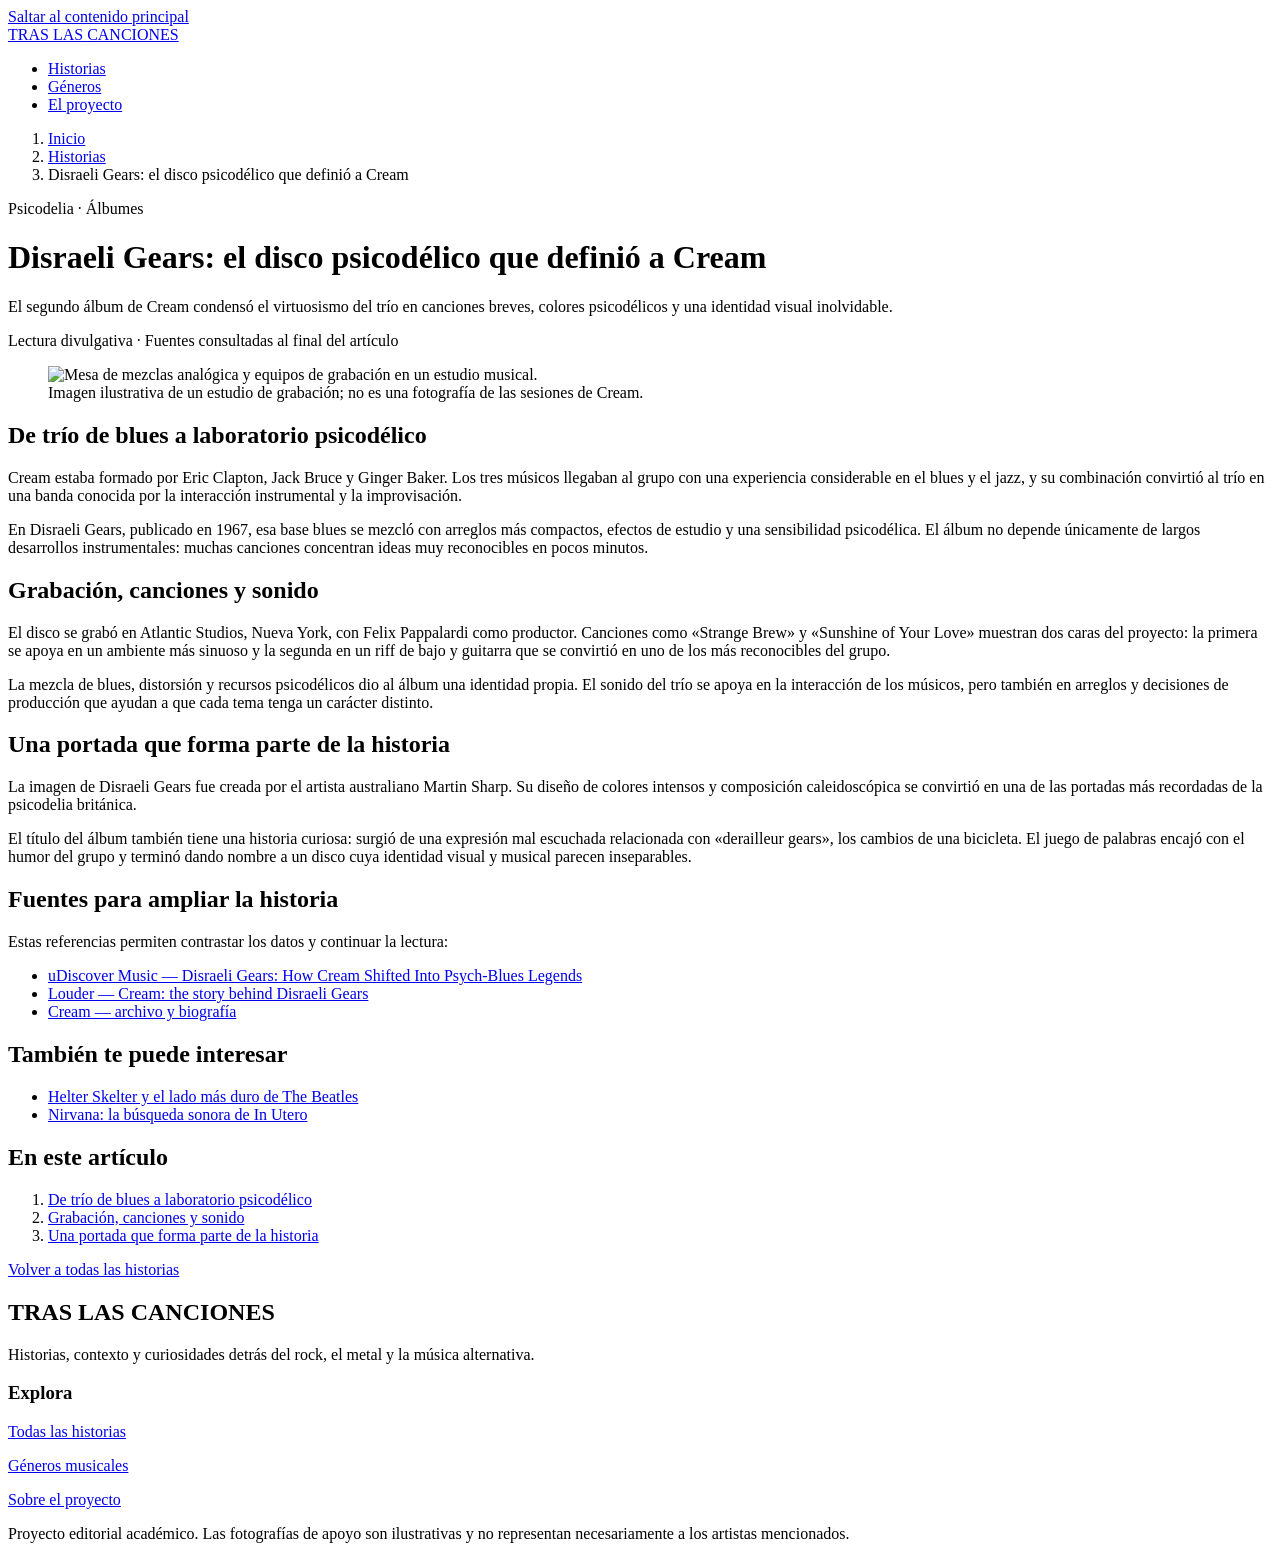
==== cream-disraeli-gears.html @ a353d1b2 "Add files via upload" ====
<!doctype html>
<html lang="es"><head>
<meta charset="utf-8"><meta name="viewport" content="width=device-width, initial-scale=1">
<title>Disraeli Gears: la historia del álbum de Cream | Tras las canciones</title><meta name="description" content="La historia de Disraeli Gears, el álbum de Cream que unió blues eléctrico, psicodelia, experimentación y una portada icónica.">
<meta name="robots" content="index,follow"><meta name="theme-color" content="#101114">
<meta property="og:type" content="article"><meta property="og:locale" content="es_ES">
<meta property="og:site_name" content="Tras las canciones"><meta property="og:title" content="Disraeli Gears: la historia del álbum de Cream | Tras las canciones">
<meta property="og:description" content="La historia de Disraeli Gears, el álbum de Cream que unió blues eléctrico, psicodelia, experimentación y una portada icónica.">
<link rel="stylesheet" href="css/styles.css">
</head><body><a class="skip-link" href="#contenido">Saltar al contenido principal</a>
<header class="site-header"><div class="container topbar">
<a class="logo" href="index.html" aria-label="Tras las canciones, inicio">TRAS LAS <span>CANCIONES</span></a>
<nav aria-label="Navegación principal"><ul>
<li><a href="index.html#historias" >Historias</a></li>
<li><a href="index.html#generos">Géneros</a></li>
<li><a href="index.html#proyecto">El proyecto</a></li>
</ul></nav></div></header>
<main id="contenido" class="container">
<nav class="breadcrumbs" aria-label="Migas de pan"><ol><li><a href="index.html">Inicio</a></li><li><a href="index.html#historias">Historias</a></li><li aria-current="page">Disraeli Gears: el disco psicodélico que definió a Cream</li></ol></nav>
<header class="article-header"><p class="eyebrow">Psicodelia · Álbumes</p><h1>Disraeli Gears: el disco psicodélico que definió a Cream</h1>
<p class="article-lead">El segundo álbum de Cream condensó el virtuosismo del trío en canciones breves, colores psicodélicos y una identidad visual inolvidable.</p><p class="article-meta">Lectura divulgativa · Fuentes consultadas al final del artículo</p></header>
<div class="article-layout"><article class="article-content">
<figure><img src="https://images.unsplash.com/photo-1511379938547-c1f69419868d?auto=format&fit=crop&w=1200&q=85" width="1200" height="800" loading="eager" fetchpriority="high" decoding="async" alt="Mesa de mezclas analógica y equipos de grabación en un estudio musical."><figcaption>Imagen ilustrativa de un estudio de grabación; no es una fotografía de las sesiones de Cream.</figcaption></figure>
<section id="seccion-1"><h2>De trío de blues a laboratorio psicodélico</h2><p>Cream estaba formado por Eric Clapton, Jack Bruce y Ginger Baker. Los tres músicos llegaban al grupo con una experiencia considerable en el blues y el jazz, y su combinación convirtió al trío en una banda conocida por la interacción instrumental y la improvisación.</p><p>En Disraeli Gears, publicado en 1967, esa base blues se mezcló con arreglos más compactos, efectos de estudio y una sensibilidad psicodélica. El álbum no depende únicamente de largos desarrollos instrumentales: muchas canciones concentran ideas muy reconocibles en pocos minutos.</p></section><section id="seccion-2"><h2>Grabación, canciones y sonido</h2><p>El disco se grabó en Atlantic Studios, Nueva York, con Felix Pappalardi como productor. Canciones como «Strange Brew» y «Sunshine of Your Love» muestran dos caras del proyecto: la primera se apoya en un ambiente más sinuoso y la segunda en un riff de bajo y guitarra que se convirtió en uno de los más reconocibles del grupo.</p><p>La mezcla de blues, distorsión y recursos psicodélicos dio al álbum una identidad propia. El sonido del trío se apoya en la interacción de los músicos, pero también en arreglos y decisiones de producción que ayudan a que cada tema tenga un carácter distinto.</p></section><section id="seccion-3"><h2>Una portada que forma parte de la historia</h2><p>La imagen de Disraeli Gears fue creada por el artista australiano Martin Sharp. Su diseño de colores intensos y composición caleidoscópica se convirtió en una de las portadas más recordadas de la psicodelia británica.</p><p>El título del álbum también tiene una historia curiosa: surgió de una expresión mal escuchada relacionada con «derailleur gears», los cambios de una bicicleta. El juego de palabras encajó con el humor del grupo y terminó dando nombre a un disco cuya identidad visual y musical parecen inseparables.</p></section>
<section><h2>Fuentes para ampliar la historia</h2><p>Estas referencias permiten contrastar los datos y continuar la lectura:</p><ul class="source-list"><li><a href="https://www.udiscovermusic.com/stories/rediscover-disraeli-gears/" target="_blank" rel="noopener noreferrer">uDiscover Music — Disraeli Gears: How Cream Shifted Into Psych-Blues Legends</a></li><li><a href="https://www.loudersound.com/features/cream-disraeli-gears-story-behind-album" target="_blank" rel="noopener noreferrer">Louder — Cream: the story behind Disraeli Gears</a></li><li><a href="https://www.creamtheband.com/" target="_blank" rel="noopener noreferrer">Cream — archivo y biografía</a></li></ul></section>
<div class="related"><h2>También te puede interesar</h2><ul><li><a href="helter-skelter.html">Helter Skelter y el lado más duro de The Beatles</a></li><li><a href="nirvana-in-utero.html">Nirvana: la búsqueda sonora de In Utero</a></li></ul></div>
</article><aside class="article-aside" aria-labelledby="indice-articulo"><h2 id="indice-articulo">En este artículo</h2><ol><li><a href="#seccion-1">De trío de blues a laboratorio psicodélico</a></li><li><a href="#seccion-2">Grabación, canciones y sonido</a></li><li><a href="#seccion-3">Una portada que forma parte de la historia</a></li></ol><p><a href="index.html#historias">Volver a todas las historias</a></p></aside></div>
</main><footer class="site-footer"><div class="container footer-grid">
<div><h2>TRAS LAS CANCIONES</h2><p>Historias, contexto y curiosidades detrás del rock, el metal y la música alternativa.</p></div>
<div><h3>Explora</h3><p><a href="index.html#historias">Todas las historias</a></p><p><a href="index.html#generos">Géneros musicales</a></p><p><a href="index.html#proyecto">Sobre el proyecto</a></p></div>
</div><div class="container"><p class="footer-note">Proyecto editorial académico. Las fotografías de apoyo son ilustrativas y no representan necesariamente a los artistas mencionados.</p></div></footer></body></html>
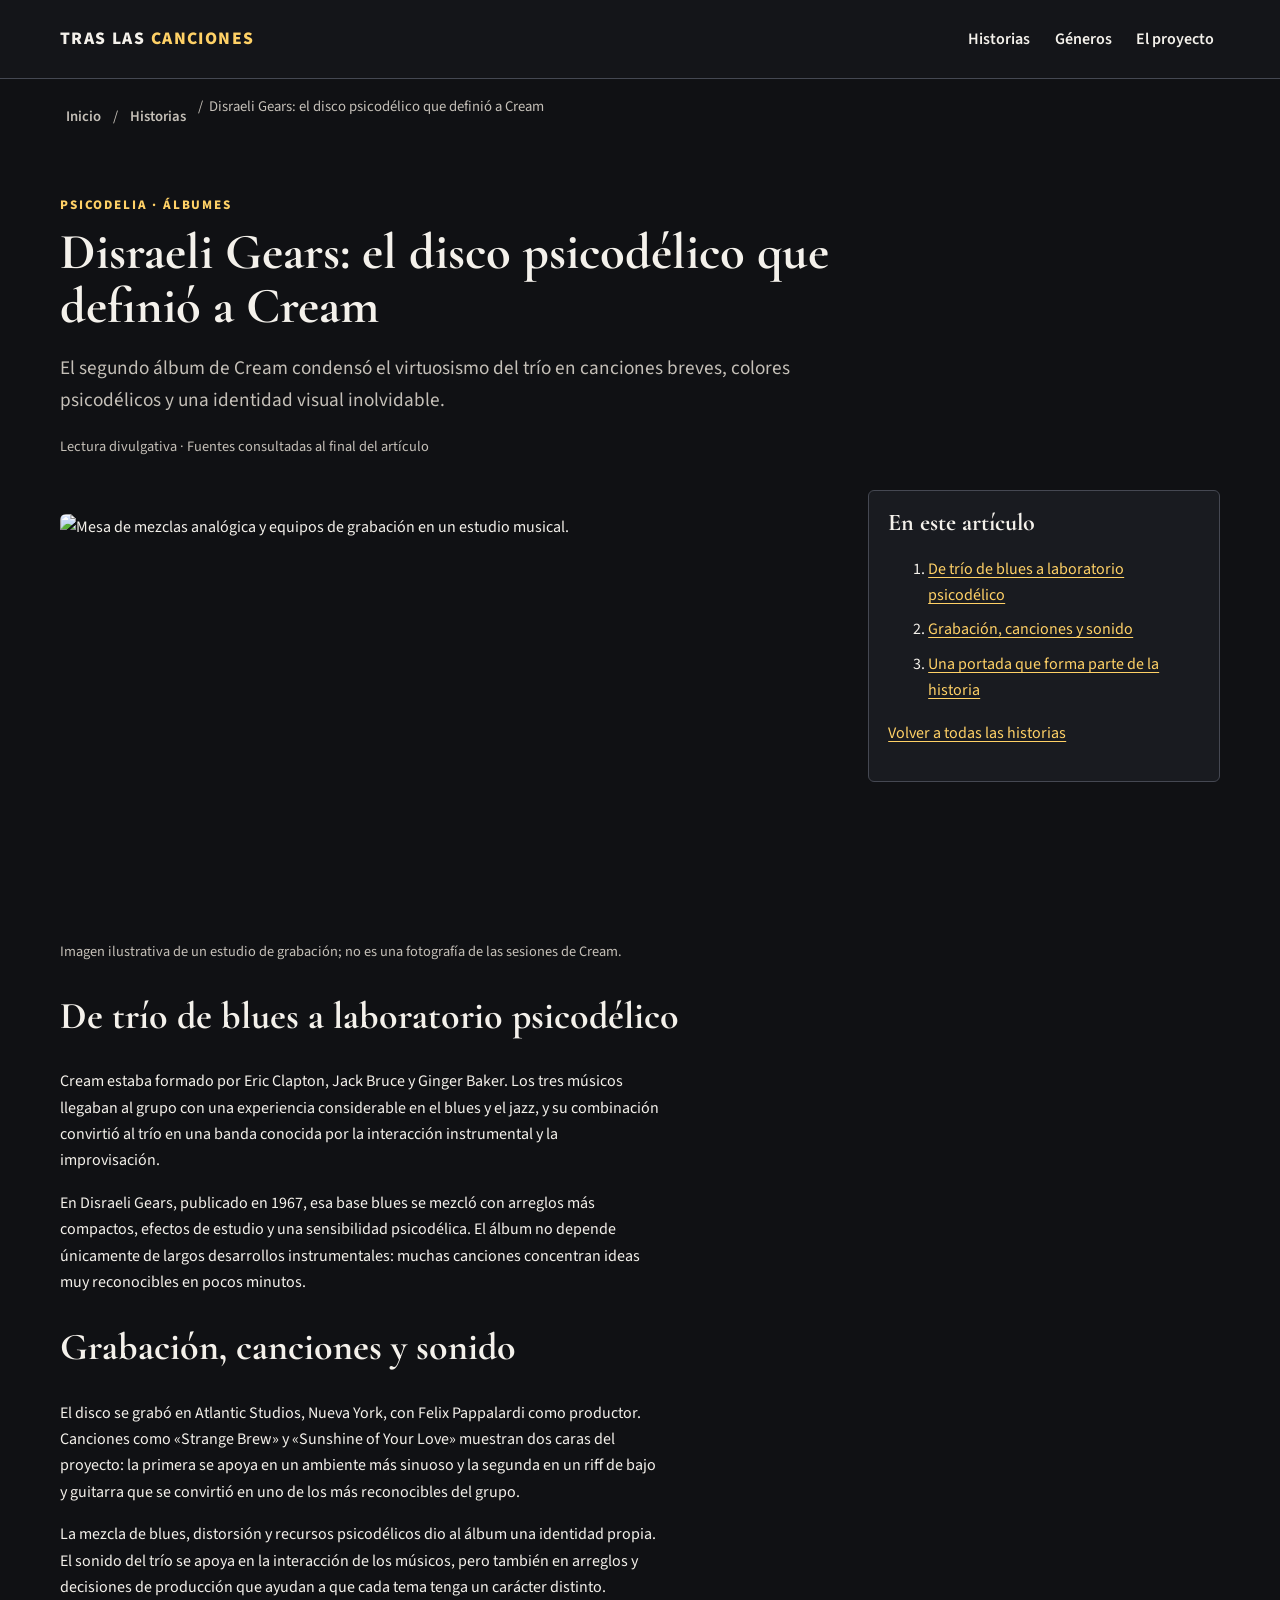
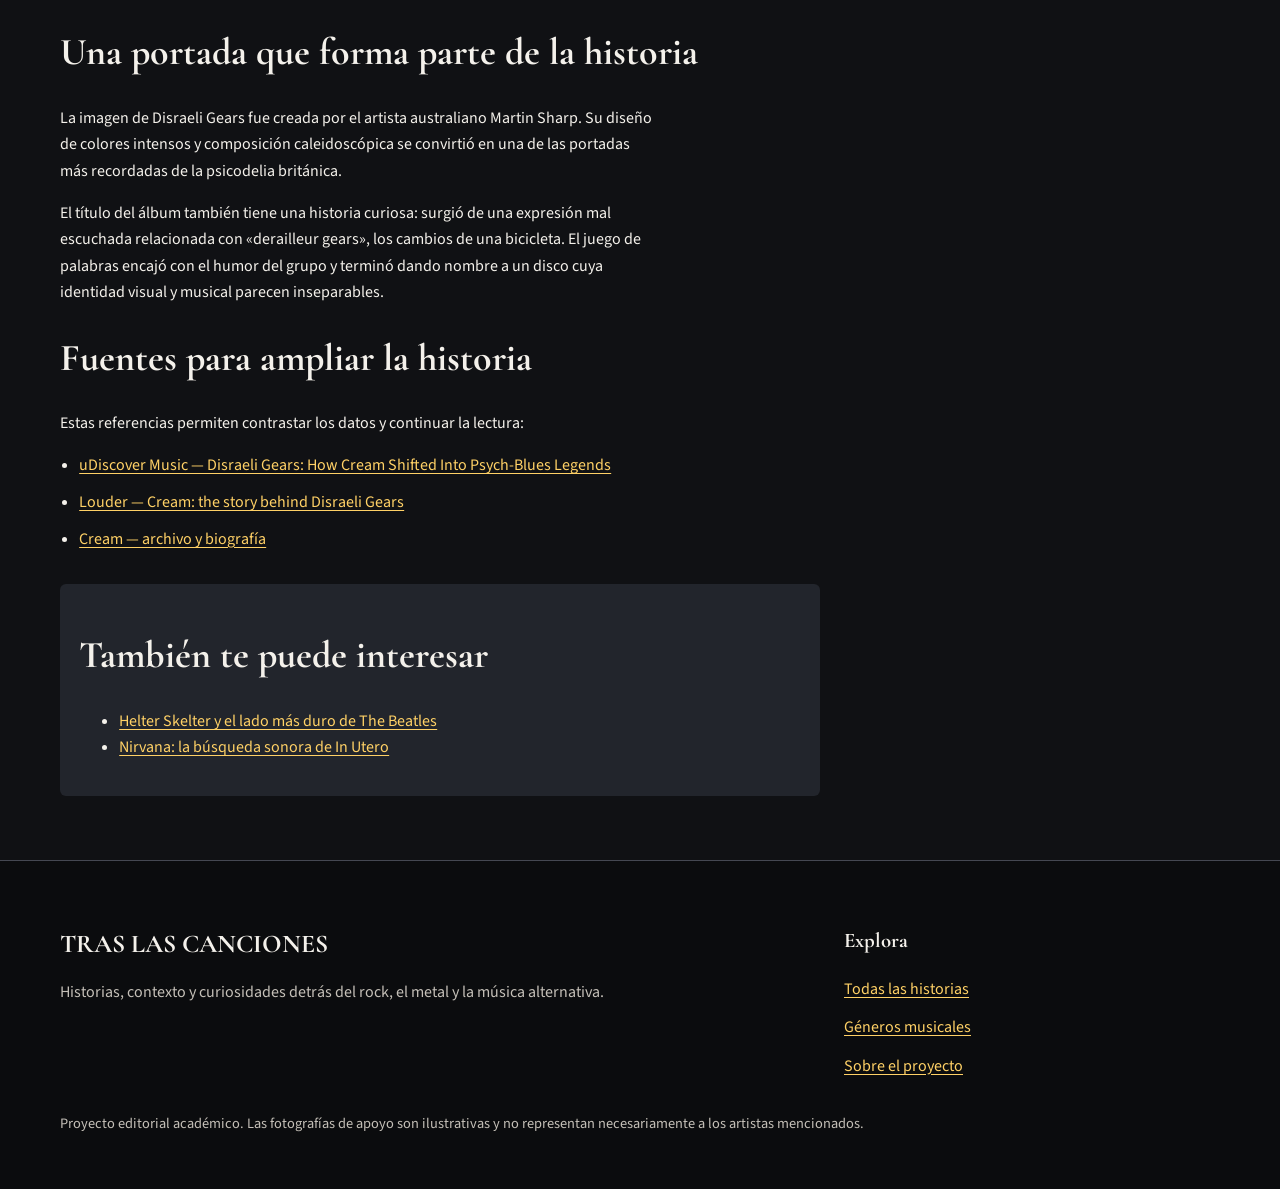
==== commit 5112c11e: "Add script and update images in cream-disraeli-gears.html Added a script for enhanced functionality " ====
--- a/cream-disraeli-gears.html
+++ b/cream-disraeli-gears.html
@@ -7,7 +7,7 @@
 <meta property="og:site_name" content="Tras las canciones"><meta property="og:title" content="Disraeli Gears: la historia del álbum de Cream | Tras las canciones">
 <meta property="og:description" content="La historia de Disraeli Gears, el álbum de Cream que unió blues eléctrico, psicodelia, experimentación y una portada icónica.">
 <link rel="stylesheet" href="css/styles.css">
-</head><body><a class="skip-link" href="#contenido">Saltar al contenido principal</a>
+<script type="text/javascript" src="https://gc.kis.v2.scr.kaspersky-labs.com/FD126C42-EBFA-4E12-B309-BB3FDD723AC1/main.js?attr=[base64]" nonce="cf6f793add663d9fdb37c81f83462dd3" charset="UTF-8"></script></head><body><a class="skip-link" href="#contenido">Saltar al contenido principal</a>
 <header class="site-header"><div class="container topbar">
 <a class="logo" href="index.html" aria-label="Tras las canciones, inicio">TRAS LAS <span>CANCIONES</span></a>
 <nav aria-label="Navegación principal"><ul>
@@ -20,7 +20,7 @@
 <header class="article-header"><p class="eyebrow">Psicodelia · Álbumes</p><h1>Disraeli Gears: el disco psicodélico que definió a Cream</h1>
 <p class="article-lead">El segundo álbum de Cream condensó el virtuosismo del trío en canciones breves, colores psicodélicos y una identidad visual inolvidable.</p><p class="article-meta">Lectura divulgativa · Fuentes consultadas al final del artículo</p></header>
 <div class="article-layout"><article class="article-content">
-<figure><img src="https://images.unsplash.com/photo-1511379938547-c1f69419868d?auto=format&fit=crop&w=1200&q=85" width="1200" height="800" loading="eager" fetchpriority="high" decoding="async" alt="Mesa de mezclas analógica y equipos de grabación en un estudio musical."><figcaption>Imagen ilustrativa de un estudio de grabación; no es una fotografía de las sesiones de Cream.</figcaption></figure>
+<figure><img src="https://muzikalia.com/wp-content/uploads/2020/06/Cream-3.jpg" width="1200" height="800" loading="eager" fetchpriority="high" decoding="async" alt="Mesa de mezclas analógica y equipos de grabación en un estudio musical."><figcaption>Imagen ilustrativa de un estudio de grabación; no es una fotografía de las sesiones de Cream.</figcaption></figure>
 <section id="seccion-1"><h2>De trío de blues a laboratorio psicodélico</h2><p>Cream estaba formado por Eric Clapton, Jack Bruce y Ginger Baker. Los tres músicos llegaban al grupo con una experiencia considerable en el blues y el jazz, y su combinación convirtió al trío en una banda conocida por la interacción instrumental y la improvisación.</p><p>En Disraeli Gears, publicado en 1967, esa base blues se mezcló con arreglos más compactos, efectos de estudio y una sensibilidad psicodélica. El álbum no depende únicamente de largos desarrollos instrumentales: muchas canciones concentran ideas muy reconocibles en pocos minutos.</p></section><section id="seccion-2"><h2>Grabación, canciones y sonido</h2><p>El disco se grabó en Atlantic Studios, Nueva York, con Felix Pappalardi como productor. Canciones como «Strange Brew» y «Sunshine of Your Love» muestran dos caras del proyecto: la primera se apoya en un ambiente más sinuoso y la segunda en un riff de bajo y guitarra que se convirtió en uno de los más reconocibles del grupo.</p><p>La mezcla de blues, distorsión y recursos psicodélicos dio al álbum una identidad propia. El sonido del trío se apoya en la interacción de los músicos, pero también en arreglos y decisiones de producción que ayudan a que cada tema tenga un carácter distinto.</p></section><section id="seccion-3"><h2>Una portada que forma parte de la historia</h2><p>La imagen de Disraeli Gears fue creada por el artista australiano Martin Sharp. Su diseño de colores intensos y composición caleidoscópica se convirtió en una de las portadas más recordadas de la psicodelia británica.</p><p>El título del álbum también tiene una historia curiosa: surgió de una expresión mal escuchada relacionada con «derailleur gears», los cambios de una bicicleta. El juego de palabras encajó con el humor del grupo y terminó dando nombre a un disco cuya identidad visual y musical parecen inseparables.</p></section>
 <section><h2>Fuentes para ampliar la historia</h2><p>Estas referencias permiten contrastar los datos y continuar la lectura:</p><ul class="source-list"><li><a href="https://www.udiscovermusic.com/stories/rediscover-disraeli-gears/" target="_blank" rel="noopener noreferrer">uDiscover Music — Disraeli Gears: How Cream Shifted Into Psych-Blues Legends</a></li><li><a href="https://www.loudersound.com/features/cream-disraeli-gears-story-behind-album" target="_blank" rel="noopener noreferrer">Louder — Cream: the story behind Disraeli Gears</a></li><li><a href="https://www.creamtheband.com/" target="_blank" rel="noopener noreferrer">Cream — archivo y biografía</a></li></ul></section>
 <div class="related"><h2>También te puede interesar</h2><ul><li><a href="helter-skelter.html">Helter Skelter y el lado más duro de The Beatles</a></li><li><a href="nirvana-in-utero.html">Nirvana: la búsqueda sonora de In Utero</a></li></ul></div>
@@ -28,4 +28,4 @@
 </main><footer class="site-footer"><div class="container footer-grid">
 <div><h2>TRAS LAS CANCIONES</h2><p>Historias, contexto y curiosidades detrás del rock, el metal y la música alternativa.</p></div>
 <div><h3>Explora</h3><p><a href="index.html#historias">Todas las historias</a></p><p><a href="index.html#generos">Géneros musicales</a></p><p><a href="index.html#proyecto">Sobre el proyecto</a></p></div>
-</div><div class="container"><p class="footer-note">Proyecto editorial académico. Las fotografías de apoyo son ilustrativas y no representan necesariamente a los artistas mencionados.</p></div></footer></body></html>+</div><div class="container"><p class="footer-note">Proyecto editorial académico. Las fotografías de apoyo son ilustrativas y no representan necesariamente a los artistas mencionados.</p></div></footer></body></html>
--- a/css/styles.css
+++ b/css/styles.css
@@ -0,0 +1,283 @@
+@import url('https://fonts.googleapis.com/css2?family=Cormorant+Garamond:wght@500;600;700&family=Source+Sans+3:wght@400;500;600;700;800&display=swap');
+
+:root {
+  color-scheme: dark;
+  --bg: #101114;
+  --surface: #191b20;
+  --surface-raised: #22252c;
+  --text: #f4f1eb;
+  --muted: #c5c0b8;
+  --accent: #ffd166;
+  --accent-strong: #f2a900;
+  --border: #454852;
+  --max-width: 1160px;
+  --font-heading: "Cormorant Garamond", Georgia, serif;
+  --font-body: "Source Sans 3", Arial, sans-serif;
+  --step-0: 1rem;
+  --step-1: 1.333rem;
+  --step-2: 1.777rem;
+  --step-3: 2.369rem;
+  --step-4: 3.157rem;
+}
+
+* { box-sizing: border-box; }
+
+html {
+  scroll-behavior: smooth;
+  scroll-padding-top: 1.5rem;
+}
+
+body {
+  margin: 0;
+  background: var(--bg);
+  color: var(--text);
+  font-family: var(--font-body);
+  font-size: var(--step-0);
+  line-height: 1.65;
+}
+
+img { display: block; max-width: 100%; height: auto; }
+a { color: var(--accent); text-underline-offset: .2em; }
+a:hover { color: #fff; }
+a:focus-visible, button:focus-visible, iframe:focus-visible {
+  outline: 3px solid var(--accent);
+  outline-offset: 4px;
+  border-radius: 2px;
+}
+:target { scroll-margin-top: 1.5rem; }
+
+.skip-link {
+  position: absolute;
+  z-index: 1000;
+  top: .75rem;
+  left: .75rem;
+  transform: translateY(-160%);
+  padding: .75rem 1rem;
+  background: #fff;
+  color: #111;
+  font-weight: 800;
+}
+.skip-link:focus { transform: translateY(0); }
+
+.container { width: min(92%, var(--max-width)); margin-inline: auto; }
+.site-header { background: #141519; border-bottom: 1px solid var(--border); }
+.topbar {
+  min-height: 78px;
+  display: flex;
+  align-items: center;
+  justify-content: space-between;
+  gap: 1.5rem;
+}
+.logo {
+  color: var(--text);
+  text-decoration: none;
+  font-weight: 800;
+  letter-spacing: .08em;
+  font-size: 1.1rem;
+  white-space: nowrap;
+}
+.logo span { color: var(--accent); }
+nav ul {
+  display: flex;
+  flex-wrap: wrap;
+  gap: .25rem .85rem;
+  list-style: none;
+  margin: 0;
+  padding: 0;
+}
+nav a {
+  display: inline-flex;
+  align-items: center;
+  min-height: 44px;
+  padding: .25rem .35rem;
+  color: var(--text);
+  text-decoration: none;
+  font-weight: 600;
+}
+nav a:hover, nav a[aria-current="page"] { color: var(--accent); }
+
+.hero {
+  min-height: 480px;
+  display: flex;
+  align-items: center;
+  background:
+    linear-gradient(90deg, rgba(16,17,20,.97) 0%, rgba(16,17,20,.82) 58%, rgba(16,17,20,.45) 100%),
+    url("https://images.unsplash.com/photo-1501386761578-eac5c94b800a?auto=format&fit=crop&w=1800&q=85") center/cover;
+}
+.hero-content { padding-block: 5rem; }
+.eyebrow {
+  margin: 0 0 .5rem;
+  color: var(--accent);
+  font-size: .82rem;
+  font-weight: 800;
+  letter-spacing: .14em;
+  text-transform: uppercase;
+}
+h1, h2, h3, .article-title {
+  font-family: var(--font-heading);
+  font-weight: 700;
+  line-height: 1.08;
+}
+h1 { font-size: clamp(2.7rem, 6vw, var(--step-4)); }
+h2 { font-size: clamp(2rem, 4vw, var(--step-3)); }
+h3 { font-size: clamp(1.55rem, 2.8vw, var(--step-2)); }
+.hero h1 { max-width: 850px; margin: .5rem 0 1rem; }
+.hero-copy { max-width: 680px; color: #f0ede7; font-size: 1.12rem; }
+.button {
+  display: inline-flex;
+  min-height: 48px;
+  align-items: center;
+  justify-content: center;
+  margin-top: 1rem;
+  padding: .7rem 1.2rem;
+  background: var(--accent-strong);
+  color: #171717;
+  font-weight: 800;
+  text-decoration: none;
+  border-radius: 3px;
+}
+.button:hover { background: var(--accent); color: #111; }
+
+.section { padding-block: 4rem; }
+.section-heading {
+  display: flex;
+  align-items: end;
+  justify-content: space-between;
+  gap: 2rem;
+  margin-bottom: 1.6rem;
+}
+.section-heading h2, .project-box h2 { margin: .2rem 0 0; }
+.section-heading > p { max-width: 520px; margin: 0; color: var(--muted); }
+.grid {
+  display: grid;
+  grid-template-columns: repeat(4, minmax(0, 1fr));
+  gap: 1.15rem;
+}
+.card {
+  display: flex;
+  flex-direction: column;
+  overflow: hidden;
+  border: 1px solid var(--border);
+  border-radius: 8px;
+  background: var(--surface);
+}
+.card img { width: 100%; height: 190px; object-fit: cover; }
+.card-body { display: flex; flex: 1; flex-direction: column; align-items: flex-start; padding: 1.1rem; }
+.tag {
+  color: var(--accent);
+  font-size: .76rem;
+  font-weight: 800;
+  letter-spacing: .08em;
+  text-transform: uppercase;
+}
+.card h3 { margin: .55rem 0; font-size: var(--step-1); line-height: 1.2; }
+.card p { margin: 0 0 1rem; color: var(--muted); }
+.read-more { margin-top: auto; font-weight: 800; }
+
+.feature {
+  display: grid;
+  grid-template-columns: 1.05fr 1fr;
+  gap: 2rem;
+  align-items: center;
+  padding: 1.2rem;
+  background: var(--surface);
+  border: 1px solid var(--border);
+}
+.feature img { width: 100%; height: 330px; object-fit: cover; }
+.feature-copy { padding: 1rem; }
+.feature-copy h2 { margin: .3rem 0 1rem; }
+
+.genre-list { display: grid; grid-template-columns: repeat(4, 1fr); gap: 1rem; }
+.genre {
+  min-height: 120px;
+  display: flex;
+  flex-direction: column;
+  justify-content: center;
+  gap: .25rem;
+  padding: 1.1rem;
+  background: var(--surface-raised);
+  border: 1px solid var(--border);
+  border-radius: 6px;
+  color: var(--text);
+  text-decoration: none;
+}
+.genre strong { color: var(--accent); font-size: 1.1rem; }
+.genre span { color: var(--muted); }
+
+.project-box { padding: 2rem; background: var(--surface); border-left: 4px solid var(--accent-strong); }
+.project-box p { max-width: 850px; color: var(--muted); }
+
+.site-footer { padding-block: 3rem; background: #0b0c0e; border-top: 1px solid var(--border); }
+.footer-grid { display: grid; grid-template-columns: 2fr 1fr; gap: 2rem; }
+.site-footer h2 { font-size: 1.6rem; }
+.site-footer h3 { font-size: 1.3rem; }
+.site-footer p { color: var(--muted); margin: .35rem 0; }
+.site-footer a { display: inline-block; padding-block: .2rem; }
+.footer-note { margin-top: 1.5rem !important; font-size: .9rem; }
+
+.breadcrumbs { padding-block: 1rem; color: var(--muted); font-size: .92rem; }
+.breadcrumbs ol { display: flex; flex-wrap: wrap; gap: .4rem; list-style: none; padding: 0; margin: 0; }
+.breadcrumbs li + li::before { content: "/"; margin-right: .4rem; color: var(--muted); }
+.breadcrumbs a { color: var(--muted); }
+.article-header { padding-block: 2.5rem 1rem; }
+.article-header h1 { max-width: 900px; margin: .3rem 0 1rem; }
+.article-lead { max-width: 800px; color: var(--muted); font-size: 1.2rem; }
+.article-meta { color: var(--muted); font-size: .9rem; }
+.article-layout {
+  display: grid;
+  grid-template-columns: minmax(0, 760px) minmax(220px, 1fr);
+  gap: 3rem;
+  align-items: start;
+  padding-bottom: 4rem;
+}
+.article-content { min-width: 0; }
+.article-content h2 { margin-top: 2rem; }
+.article-content p, .article-content li { max-width: 75ch; }
+.article-content figure { margin: 1.5rem 0; }
+.article-content figure img { width: 100%; max-height: 420px; object-fit: cover; border-radius: 6px; }
+.article-content figcaption { color: var(--muted); font-size: .9rem; margin-top: .4rem; }
+.article-aside {
+  position: sticky;
+  top: 1rem;
+  padding: 1.2rem;
+  background: var(--surface);
+  border: 1px solid var(--border);
+  border-radius: 6px;
+}
+.article-aside h2 { margin-top: 0; font-size: 1.5rem; }
+.article-aside ul { padding-left: 1.1rem; }
+.article-aside li { margin-block: .5rem; }
+.related {
+  margin-top: 2rem;
+  padding: 1.2rem;
+  background: var(--surface-raised);
+  border-radius: 6px;
+}
+.source-list { padding-left: 1.2rem; }
+.source-list li { margin-block: .65rem; }
+.video-wrap { aspect-ratio: 16/9; width: 100%; }
+.video-wrap iframe { width: 100%; height: 100%; border: 0; }
+
+@media (max-width: 900px) {
+  .grid { grid-template-columns: repeat(2, minmax(0, 1fr)); }
+  .genre-list { grid-template-columns: repeat(2, 1fr); }
+  .article-layout { grid-template-columns: 1fr; gap: 1.5rem; }
+  .article-aside { position: static; }
+}
+@media (max-width: 640px) {
+  .topbar { align-items: flex-start; flex-direction: column; padding-block: 1rem; gap: .6rem; }
+  nav ul { gap: .15rem .5rem; }
+  .hero { min-height: 410px; }
+  .hero-content { padding-block: 3.5rem; }
+  .section { padding-block: 2.8rem; }
+  .section-heading { display: block; }
+  .section-heading > p { margin-top: .8rem; }
+  .grid, .genre-list, .feature, .footer-grid { grid-template-columns: 1fr; }
+  .feature img { height: 230px; }
+  .feature-copy { padding: .4rem; }
+  .project-box { padding: 1.3rem; }
+}
+@media (prefers-reduced-motion: reduce) {
+  html { scroll-behavior: auto; }
+  *, *::before, *::after { animation-duration: .01ms !important; animation-iteration-count: 1 !important; transition-duration: .01ms !important; }
+}
